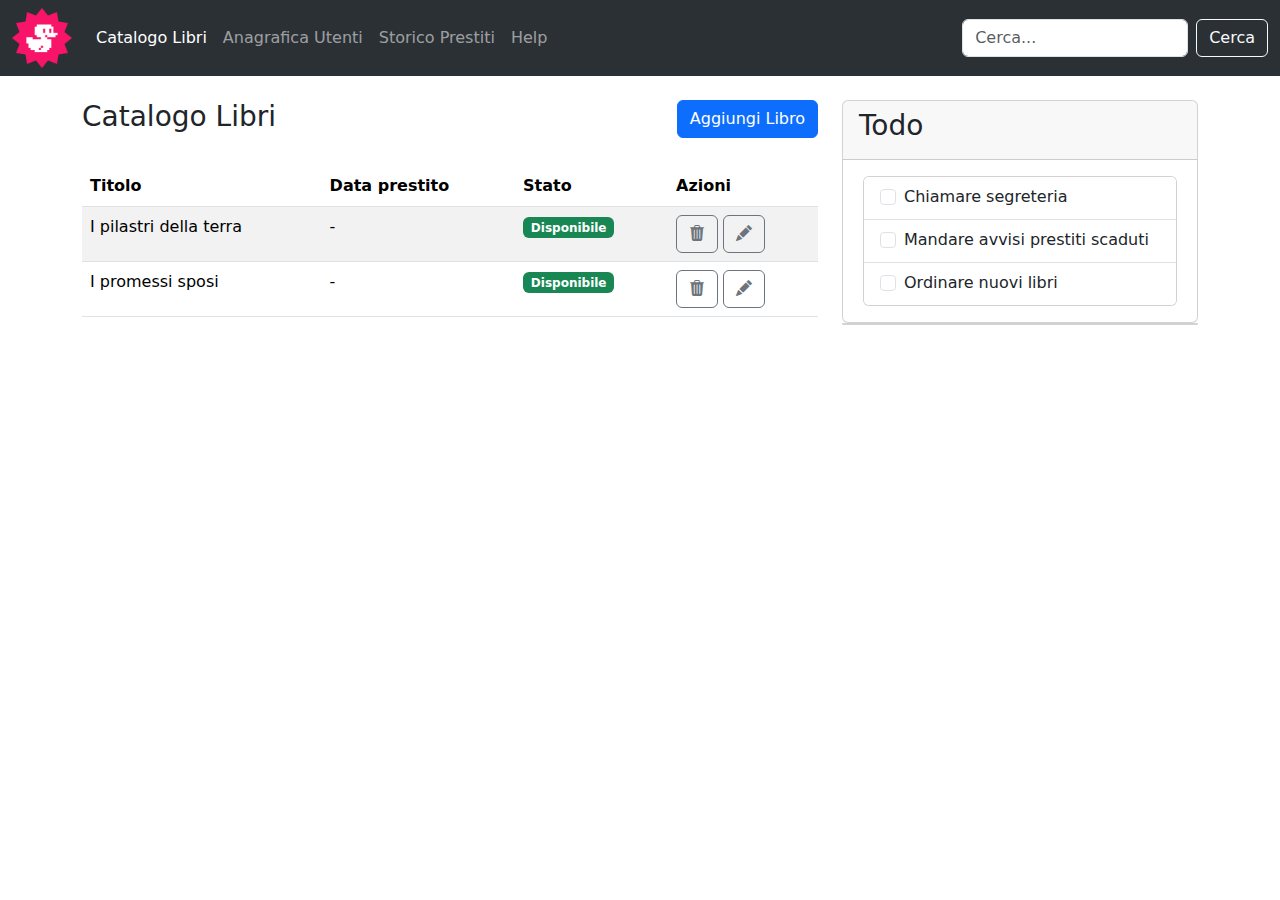
==== index.html @ 0af72ce0 "added todo" ====
<!DOCTYPE html>
<html lang="en">
<head>
    <meta charset="UTF-8">
    <meta name="viewport" content="width=device-width, initial-scale=1.0">
    <title>Document</title>

    <!-- BOOTSTRAP ICONS -->
    <link rel="stylesheet" href="https://cdn.jsdelivr.net/npm/bootstrap-icons@1.11.3/font/bootstrap-icons.min.css">

    <!-- BOOTSTRAP -->
    <link href="https://cdn.jsdelivr.net/npm/bootstrap@5.3.3/dist/css/bootstrap.min.css" rel="stylesheet" integrity="sha384-QWTKZyjpPEjISv5WaRU9OFeRpok6YctnYmDr5pNlyT2bRjXh0JMhjY6hW+ALEwIH" crossorigin="anonymous">

    <!-- CSS -->
    <link rel="stylesheet" href="css/style.css">
</head>

<body>
    <!-- HEADER -->
    <header class="mb-4">
        <nav class="navbar bg-dark navbar-expand-lg bg-body-tertiary py-2" data-bs-theme="dark">
            <div class="container-fluid">
                <div>
                    <a href="#"><img src="img/duck.png" alt="Duck" class="pe-3"></a>
                </div>
                <button class="navbar-toggler" type="button" data-bs-toggle="collapse" data-bs-target="#navbarSupportedContent" aria-controls="navbarSupportedContent" aria-expanded="false" aria-label="Toggle navigation">
                    <span class="navbar-toggler-icon"></span>
                </button>
              <div class="collapse navbar-collapse" id="navbarSupportedContent">
                <ul class="navbar-nav me-auto mb-2 mb-lg-0">
                  <li class="nav-item">
                    <a class="nav-link active" aria-current="page" href="#">Catalogo Libri</a>
                  </li>
                  <li class="nav-item">
                    <a class="nav-link" href="#">Anagrafica Utenti</a>
                  </li>
                  <li class="nav-item">
                    <a class="nav-link" href="#">Storico Prestiti</a>
                  </li>
                  <li class="nav-item">
                    <a class="nav-link" href="#">Help</a>
                  </li>
                </ul>
                <form class="d-flex" role="search">
                  <input class="form-control me-2" type="search" placeholder="Cerca..." aria-label="Search" data-bs-theme="light">
                  <button type="button" class="btn btn-outline-light">Cerca</button>
                </form>
              </div>
            </div>
          </nav>
    </header>

    <main>
        <div class="container">
            <div class="row">
                <div class="col-12 col-lg-8">

                  <!-- CATALOGO E AGGIUNGI LIBRI -->
                  <div class="row mb-4">
                    <div class="col">
                      <h2 class="h3">Catalogo Libri</h2>
                    </div>

                    <div class="col text-end">
                      <a href="#"><button type="button" class="btn btn-primary">Aggiungi Libro</button></a>
                    </div>
                  </div>

                  <!-- TABELLA -->
                  <table class="table table-striped table-hover">
                    <thead>
                      <tr>
                        <th scope="col">Titolo</th>
                        <th scope="col">Data prestito</th>
                        <th scope="col">Stato</th>
                        <th scope="col">Azioni</th>
                      </tr>
                    </thead>
                    <tbody>
                      <tr>
                        <td scope="row">I pilastri della terra</td>
                        <td>-</td>
                        <td><span class="badge text-bg-success">Disponibile</span></td>
                        <td><button type="button" class="btn btn-outline-secondary"><i class="bi bi-trash3-fill"></i></button> <button type="button" class="btn btn-outline-secondary"><i class="bi bi-pencil-fill"></i></button></td>
                      </tr>
                      <tr>
                        <td scope="row">I promessi sposi</td>
                        <td>-</td>
                        <td><span class="badge text-bg-success">Disponibile</span></td>
                        <td><button type="button" class="btn btn-outline-secondary"><i class="bi bi-trash3-fill"></i></button> <button type="button" class="btn btn-outline-secondary"><i class="bi bi-pencil-fill"></i></button></td>
                      </tr>
                    </tbody>
                  </table>
                </div>

                <!-- TODO -->
                <div class="col-12 col-lg-4">

                  <div class="todo card border-grey-400" style="max-width: 100%;">
                    <div class="card-header bg-grey-500 border-grey-400">
                      <h3>Todo</h3>
                    </div>

                    <div class="p-3">
                      <div class="row justify-content-center mx-1">
                        <div class="card p-0" style="width: 100%;">

                          <ul class="list-group list-group-flush">
                            <li class="list-group-item">
                              <div class="form-check">
                                <input class="form-check-input" type="checkbox" value="" id="flexCheckDefault">
                                <label class="form-check-label" for="flexCheckDefault">
                                  Chiamare segreteria
                                </label>
                              </div> 
                            </li>

                            <li class="list-group-item">
                              <div class="form-check">
                                <input class="form-check-input" type="checkbox" value="" id="flexCheckDefault">
                                <label class="form-check-label" for="flexCheckDefault">
                                  Mandare avvisi prestiti scaduti
                                </label>
                              </div> 
                            </li>

                            <li class="list-group-item">
                              <div class="form-check">
                                <input class="form-check-input" type="checkbox" value="" id="flexCheckDefault">
                                <label class="form-check-label" for="flexCheckDefault">
                                  Ordinare nuovi libri
                                </label>
                              </div> 
                            </li>
                          </ul>

                        </div>
                      </div>
                    </div>

                  </div>

                  <!-- F.A.Q. -->
                  <div class="todo card border-grey-400" style="max-width: 100%;">
                    
                  </div>

                </div>


            </div>
        </div>
    </main>

    <script src="https://cdn.jsdelivr.net/npm/bootstrap@5.3.3/dist/js/bootstrap.bundle.min.js" integrity="sha384-YvpcrYf0tY3lHB60NNkmXc5s9fDVZLESaAA55NDzOxhy9GkcIdslK1eN7N6jIeHz" crossorigin="anonymous"></script>
</body>
</html>
---- css/style.css ----
/* HEADER */
header img {
    height: 60px;
}
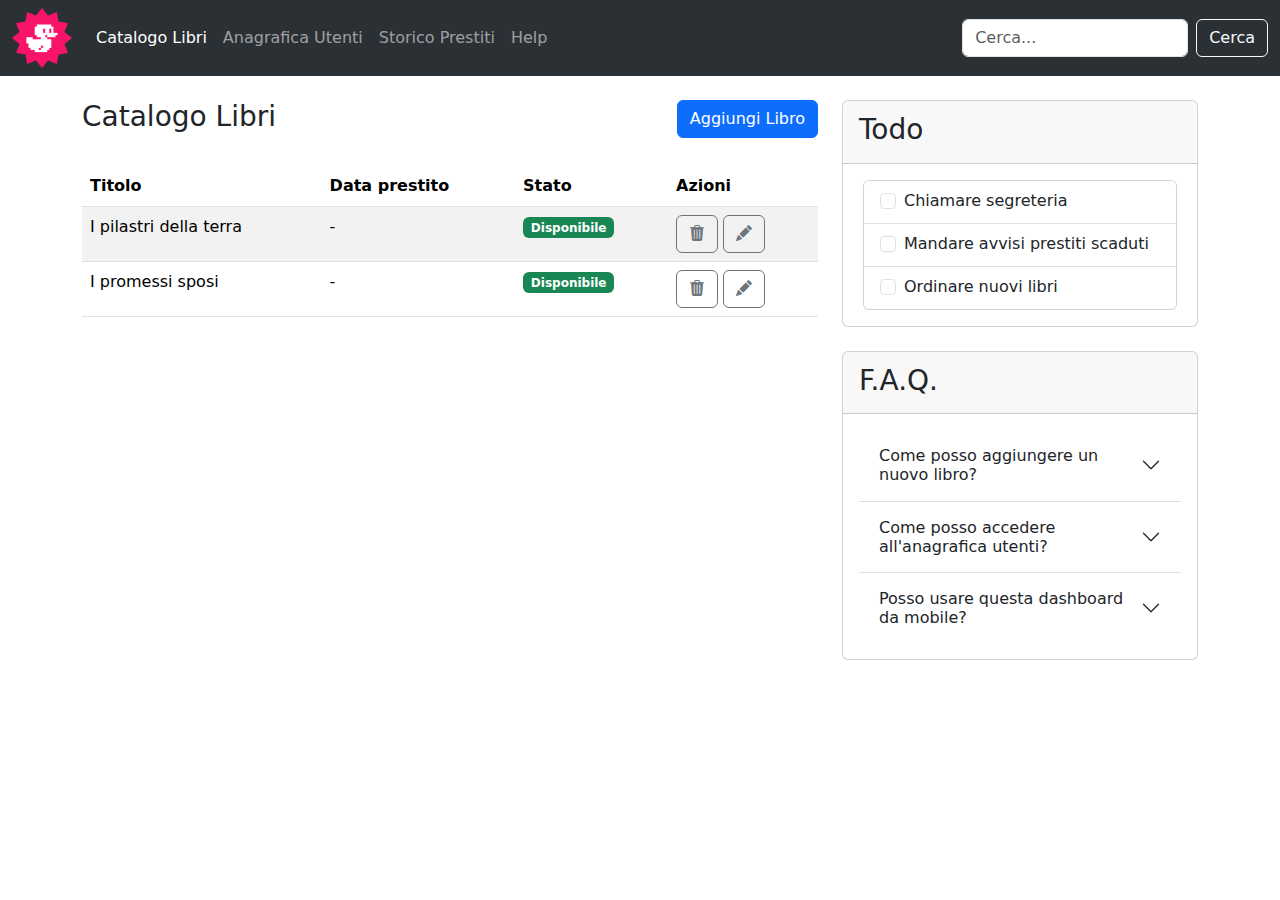
==== commit 9a73c3ae: "added faq" ====
--- a/index.html
+++ b/index.html
@@ -96,9 +96,9 @@
                 <!-- TODO -->
                 <div class="col-12 col-lg-4">
 
-                  <div class="todo card border-grey-400" style="max-width: 100%;">
+                  <div class="card border-grey-400 mb-4" style="max-width: 100%;">
                     <div class="card-header bg-grey-500 border-grey-400">
-                      <h3>Todo</h3>
+                      <h3 class="mt-1">Todo</h3>
                     </div>
 
                     <div class="p-3">
@@ -137,12 +137,52 @@
                         </div>
                       </div>
                     </div>
-
                   </div>
 
                   <!-- F.A.Q. -->
-                  <div class="todo card border-grey-400" style="max-width: 100%;">
-                    
+                  <div class="card border-grey-400" style="max-width: 100%;">
+                    <div class="card-header bg-grey-500 border-grey-400">
+                      <h3 class="mt-1">F.A.Q.</h3>
+                    </div>
+
+                    <div class="p-3">
+                      <div class="accordion accordion-flush" id="accordionFlushExample">
+                        <div class="accordion-item">
+                          <h2 class="accordion-header">
+                            <button class="accordion-button collapsed" type="button" data-bs-toggle="collapse" data-bs-target="#flush-collapseOne" aria-expanded="false" aria-controls="flush-collapseOne">
+                              Come posso aggiungere un nuovo libro?
+                            </button>
+                          </h2>
+                          <div id="flush-collapseOne" class="accordion-collapse collapse" data-bs-parent="#accordionFlushExample">
+                            <div class="accordion-body">Placeholder content for this accordion, which is intended to demonstrate the <code>.accordion-flush</code> class. This is the first item's accordion body.</div>
+                          </div>
+                        </div>
+
+                        <div class="accordion-item">
+                          <h2 class="accordion-header">
+                            <button class="accordion-button collapsed" type="button" data-bs-toggle="collapse" data-bs-target="#flush-collapseTwo" aria-expanded="false" aria-controls="flush-collapseTwo">
+                              Come posso accedere all'anagrafica utenti?
+                            </button>
+                          </h2>
+                          <div id="flush-collapseTwo" class="accordion-collapse collapse" data-bs-parent="#accordionFlushExample">
+                            <div class="accordion-body">Placeholder content for this accordion, which is intended to demonstrate the <code>.accordion-flush</code> class. This is the second item's accordion body. Let's imagine this being filled with some actual content.</div>
+                          </div>
+                        </div>
+
+                        <div class="accordion-item">
+                          <h2 class="accordion-header">
+                            <button class="accordion-button collapsed" type="button" data-bs-toggle="collapse" data-bs-target="#flush-collapseThree" aria-expanded="false" aria-controls="flush-collapseThree">
+                              Posso usare questa dashboard da mobile?
+                            </button>
+                          </h2>
+                          <div id="flush-collapseThree" class="accordion-collapse collapse" data-bs-parent="#accordionFlushExample">
+                            <div class="accordion-body">Placeholder content for this accordion, which is intended to demonstrate the <code>.accordion-flush</code> class. This is the third item's accordion body. Nothing more exciting happening here in terms of content, but just filling up the space to make it look, at least at first glance, a bit more representative of how this would look in a real-world application.</div>
+                          </div>
+                        </div>
+                      </div>
+
+                    </div>
+
                   </div>
 
                 </div>
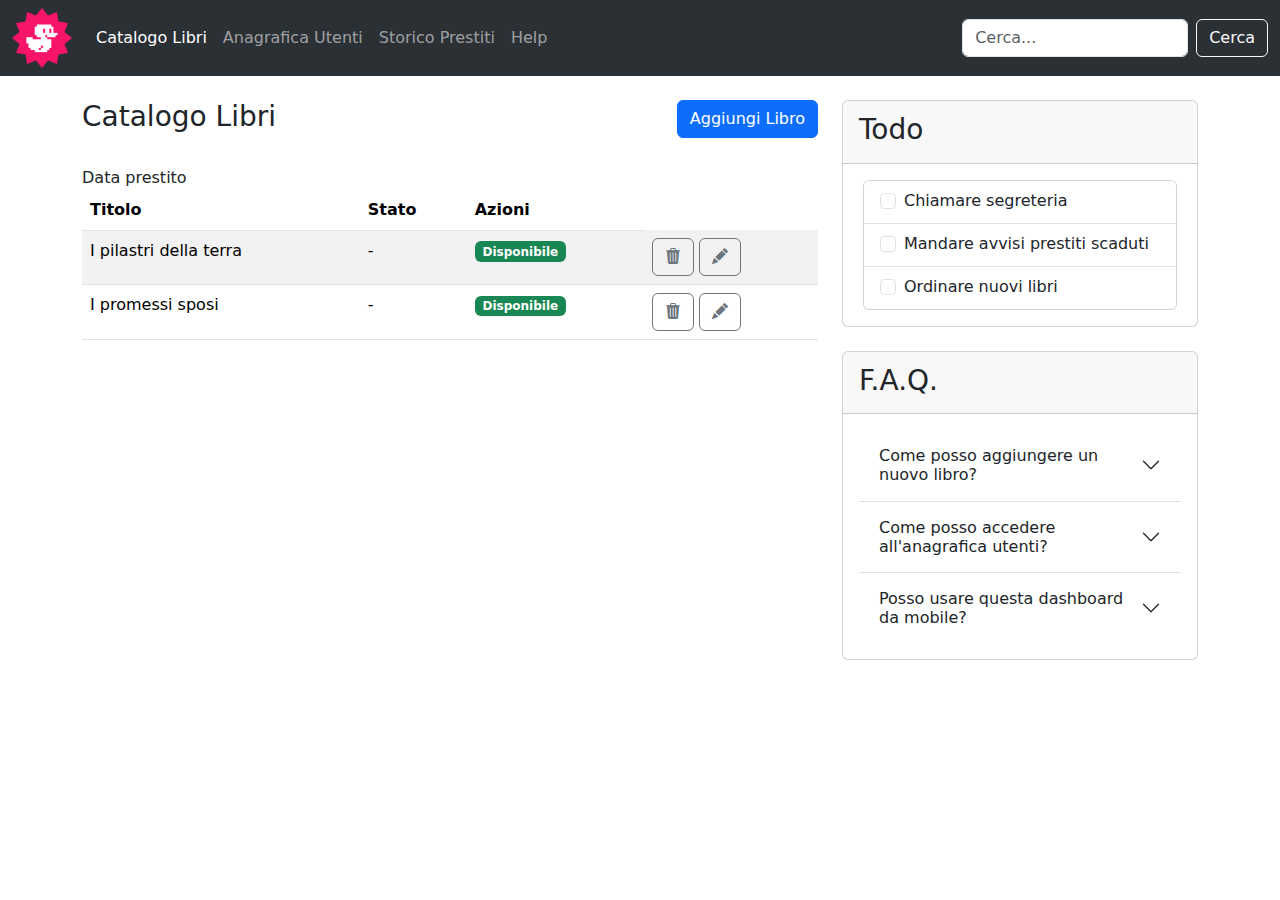
==== commit 79b94c79: "added 2nd page with links" ====
--- a/index.html
+++ b/index.html
@@ -62,7 +62,7 @@
                     </div>
 
                     <div class="col text-end">
-                      <a href="#"><button type="button" class="btn btn-primary">Aggiungi Libro</button></a>
+                      <a href="indexpage2.html"><button type="button" class="btn btn-primary">Aggiungi Libro</button></a>
                     </div>
                   </div>
 
@@ -71,7 +71,7 @@
                     <thead>
                       <tr>
                         <th scope="col">Titolo</th>
-                        <th scope="col">Data prestito</th>
+                        <thscope="col">Data prestito</th>
                         <th scope="col">Stato</th>
                         <th scope="col">Azioni</th>
                       </tr>
@@ -187,11 +187,11 @@
 
                 </div>
 
-
             </div>
         </div>
     </main>
 
     <script src="https://cdn.jsdelivr.net/npm/bootstrap@5.3.3/dist/js/bootstrap.bundle.min.js" integrity="sha384-YvpcrYf0tY3lHB60NNkmXc5s9fDVZLESaAA55NDzOxhy9GkcIdslK1eN7N6jIeHz" crossorigin="anonymous"></script>
 </body>
+
 </html>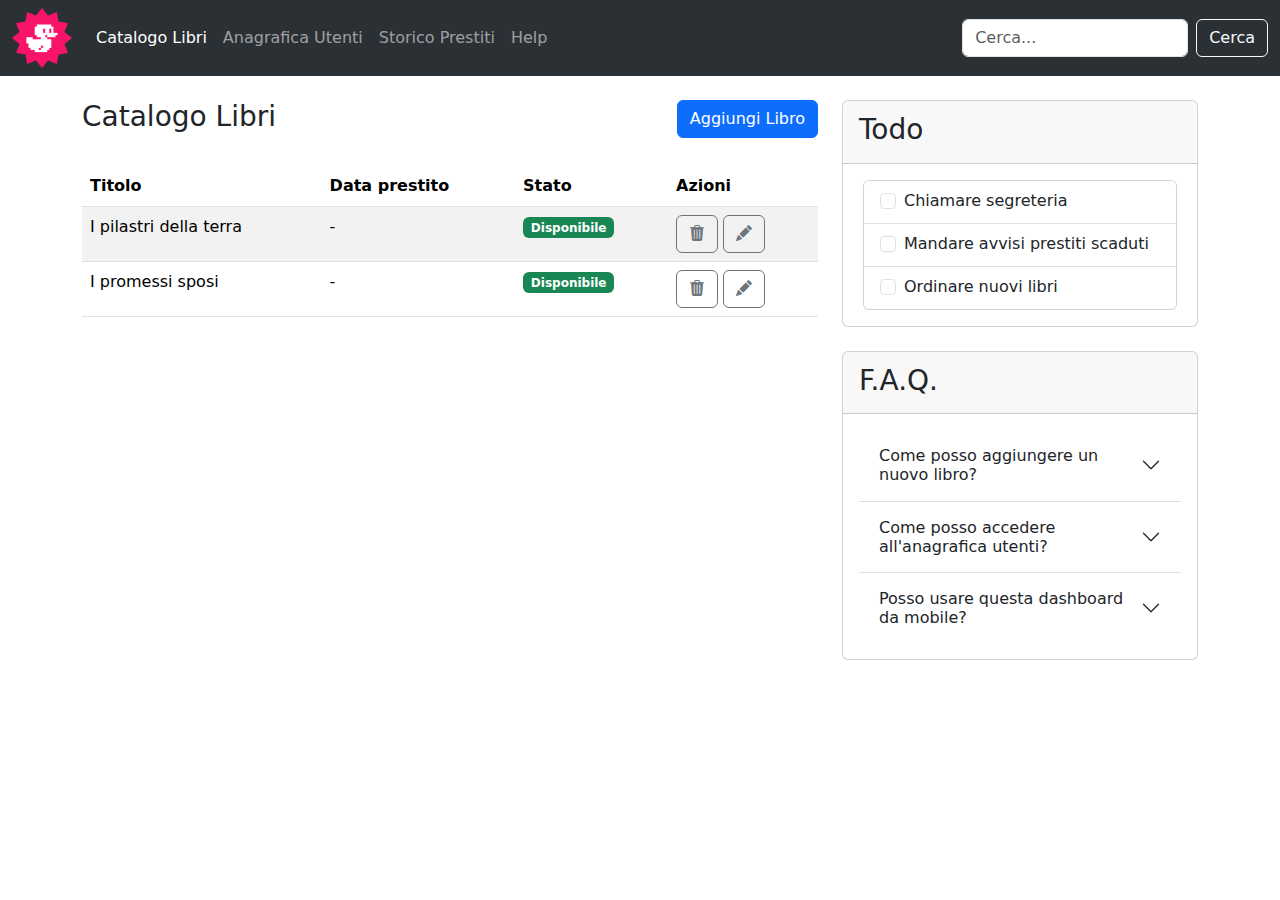
==== commit 77a650e3: "th fix" ====
--- a/index.html
+++ b/index.html
@@ -71,7 +71,7 @@
                     <thead>
                       <tr>
                         <th scope="col">Titolo</th>
-                        <thscope="col">Data prestito</th>
+                        <th scope="col">Data prestito</th>
                         <th scope="col">Stato</th>
                         <th scope="col">Azioni</th>
                       </tr>
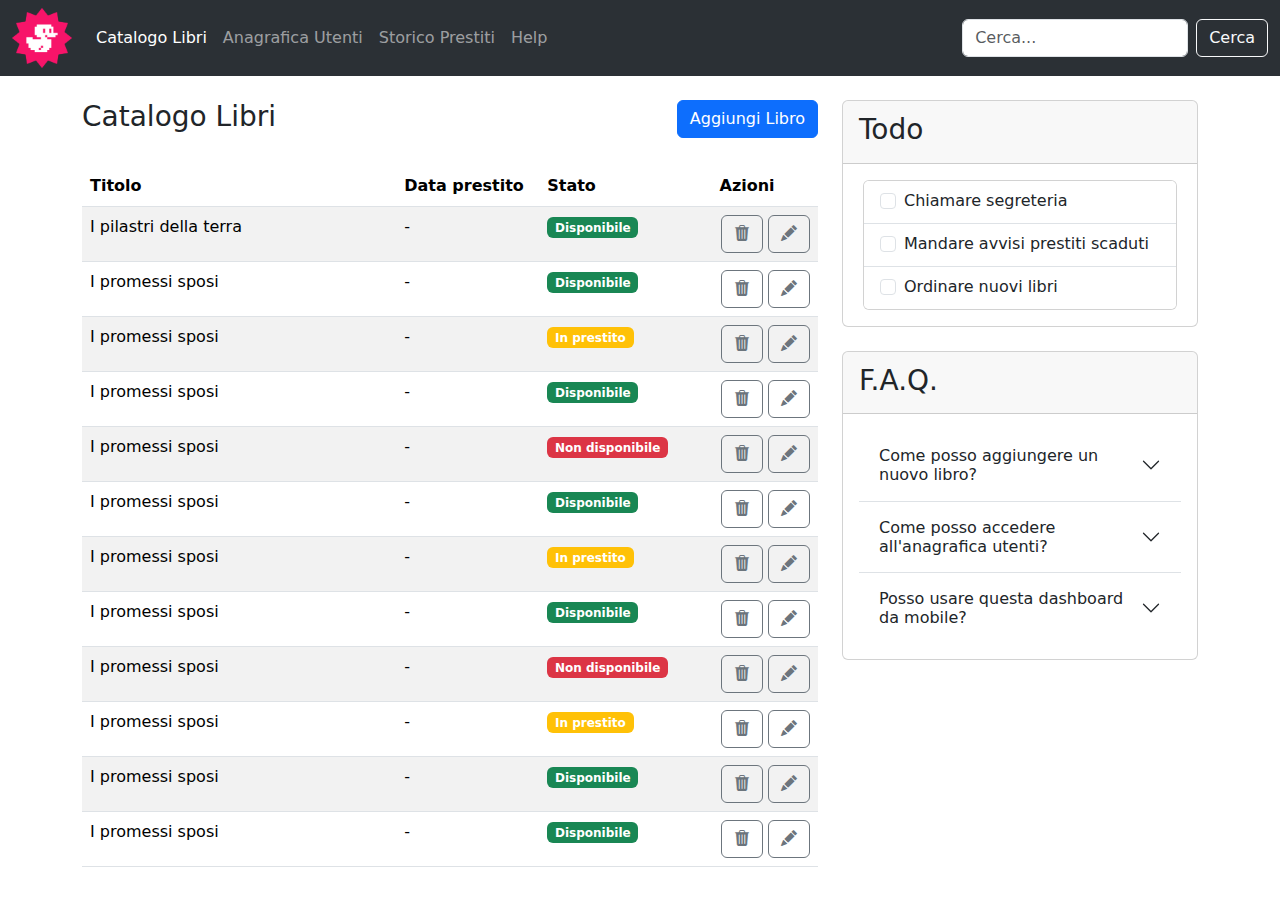
==== commit 37b19a40: "table complete" ====
--- a/index.html
+++ b/index.html
@@ -3,7 +3,7 @@
 <head>
     <meta charset="UTF-8">
     <meta name="viewport" content="width=device-width, initial-scale=1.0">
-    <title>Document</title>
+    <title>Bootstrap Dashboard</title>
 
     <!-- BOOTSTRAP ICONS -->
     <link rel="stylesheet" href="https://cdn.jsdelivr.net/npm/bootstrap-icons@1.11.3/font/bootstrap-icons.min.css">
@@ -70,25 +70,86 @@
                   <table class="table table-striped table-hover">
                     <thead>
                       <tr>
-                        <th scope="col">Titolo</th>
-                        <th scope="col">Data prestito</th>
-                        <th scope="col">Stato</th>
-                        <th scope="col">Azioni</th>
+                        <th scope="col" style="width: 45%;">Titolo</th>
+                        <th class="d-none d-md-table-cell" scope="col" style="width: 20%;">Data prestito</th>
+                        <th scope="col" style="width: 15%;">Stato</th>
+                        <th class="text-center" scope="col" style="width: 20%;">Azioni</th>
                       </tr>
                     </thead>
                     <tbody>
                       <tr>
                         <td scope="row">I pilastri della terra</td>
-                        <td>-</td>
-                        <td><span class="badge text-bg-success">Disponibile</span></td>
-                        <td><button type="button" class="btn btn-outline-secondary"><i class="bi bi-trash3-fill"></i></button> <button type="button" class="btn btn-outline-secondary"><i class="bi bi-pencil-fill"></i></button></td>
-                      </tr>
-                      <tr>
-                        <td scope="row">I promessi sposi</td>
-                        <td>-</td>
-                        <td><span class="badge text-bg-success">Disponibile</span></td>
-                        <td><button type="button" class="btn btn-outline-secondary"><i class="bi bi-trash3-fill"></i></button> <button type="button" class="btn btn-outline-secondary"><i class="bi bi-pencil-fill"></i></button></td>
-                      </tr>
+                        <td class="d-none d-md-table-cell">-</td>
+                        <td><span class="badge text-bg-success">Disponibile</span></td>
+                        <td class="text-end"><button type="button" class="btn btn-outline-secondary"><i class="bi bi-trash3-fill"></i></button> <button type="button" class="btn btn-outline-secondary"><i class="bi bi-pencil-fill"></i></button></td>
+                      </tr>
+                      <tr>
+                        <td scope="row">I promessi sposi</td>
+                        <td class="d-none d-md-table-cell">-</td>
+                        <td><span class="badge text-bg-success">Disponibile</span></td>
+                        <td class="text-end"><button type="button" class="btn btn-outline-secondary"><i class="bi bi-trash3-fill"></i></button> <button type="button" class="btn btn-outline-secondary"><i class="bi bi-pencil-fill"></i></button></td>
+                      </tr>
+                      <tr>
+                        <td scope="row">I promessi sposi</td>
+                        <td class="d-none d-md-table-cell">-</td>
+                        <td><span class="badge text-bg-warning text-white">In prestito</span></td>
+                        <td class="text-end"><button type="button" class="btn btn-outline-secondary"><i class="bi bi-trash3-fill"></i></button> <button type="button" class="btn btn-outline-secondary"><i class="bi bi-pencil-fill"></i></button></td>
+                      </tr>
+                      <tr>
+                        <td scope="row">I promessi sposi</td>
+                        <td class="d-none d-md-table-cell">-</td>
+                        <td><span class="badge text-bg-success">Disponibile</span></td>
+                        <td class="text-end"><button type="button" class="btn btn-outline-secondary"><i class="bi bi-trash3-fill"></i></button> <button type="button" class="btn btn-outline-secondary"><i class="bi bi-pencil-fill"></i></button></td>
+                      </tr>
+                      <tr>
+                        <td scope="row">I promessi sposi</td>
+                        <td class="d-none d-md-table-cell">-</td>
+                        <td><span class="badge text-bg-danger">Non disponibile</span></td>
+                        <td class="text-end"><button type="button" class="btn btn-outline-secondary"><i class="bi bi-trash3-fill"></i></button> <button type="button" class="btn btn-outline-secondary"><i class="bi bi-pencil-fill"></i></button></td>
+                      </tr>
+                      <tr>
+                        <td scope="row">I promessi sposi</td>
+                        <td class="d-none d-md-table-cell">-</td>
+                        <td><span class="badge text-bg-success">Disponibile</span></td>
+                        <td class="text-end"><button type="button" class="btn btn-outline-secondary"><i class="bi bi-trash3-fill"></i></button> <button type="button" class="btn btn-outline-secondary"><i class="bi bi-pencil-fill"></i></button></td>
+                      </tr>
+                      <tr>
+                        <td scope="row">I promessi sposi</td>
+                        <td class="d-none d-md-table-cell">-</td>
+                        <td><span class="badge text-bg-warning text-white">In prestito</span></td>
+                        <td class="text-end"><button type="button" class="btn btn-outline-secondary"><i class="bi bi-trash3-fill"></i></button> <button type="button" class="btn btn-outline-secondary"><i class="bi bi-pencil-fill"></i></button></td>
+                      </tr>
+                      <tr>
+                        <td scope="row">I promessi sposi</td>
+                        <td class="d-none d-md-table-cell">-</td>
+                        <td><span class="badge text-bg-success">Disponibile</span></td>
+                        <td class="text-end"><button type="button" class="btn btn-outline-secondary"><i class="bi bi-trash3-fill"></i></button> <button type="button" class="btn btn-outline-secondary"><i class="bi bi-pencil-fill"></i></button></td>
+                      </tr>
+                      <tr>
+                        <td scope="row">I promessi sposi</td>
+                        <td class="d-none d-md-table-cell">-</td>
+                        <td><span class="badge text-bg-danger">Non disponibile</span></td>
+                        <td class="text-end"><button type="button" class="btn btn-outline-secondary"><i class="bi bi-trash3-fill"></i></button> <button type="button" class="btn btn-outline-secondary"><i class="bi bi-pencil-fill"></i></button></td>
+                      </tr>
+                      <tr>
+                        <td scope="row">I promessi sposi</td>
+                        <td class="d-none d-md-table-cell">-</td>
+                        <td><span class="badge text-bg-warning text-white">In prestito</span></td>
+                        <td class="text-end"><button type="button" class="btn btn-outline-secondary"><i class="bi bi-trash3-fill"></i></button> <button type="button" class="btn btn-outline-secondary"><i class="bi bi-pencil-fill"></i></button></td>
+                      </tr>
+                      <tr>
+                        <td scope="row">I promessi sposi</td>
+                        <td class="d-none d-md-table-cell">-</td>
+                        <td><span class="badge text-bg-success">Disponibile</span></td>
+                        <td class="text-end"><button type="button" class="btn btn-outline-secondary"><i class="bi bi-trash3-fill"></i></button> <button type="button" class="btn btn-outline-secondary"><i class="bi bi-pencil-fill"></i></button></td>
+                      </tr>
+                      <tr>
+                        <td scope="row">I promessi sposi</td>
+                        <td class="d-none d-md-table-cell">-</td>
+                        <td><span class="badge text-bg-success">Disponibile</span></td>
+                        <td class="text-end"><button type="button" class="btn btn-outline-secondary"><i class="bi bi-trash3-fill"></i></button> <button type="button" class="btn btn-outline-secondary"><i class="bi bi-pencil-fill"></i></button></td>
+                      </tr>
+
                     </tbody>
                   </table>
                 </div>
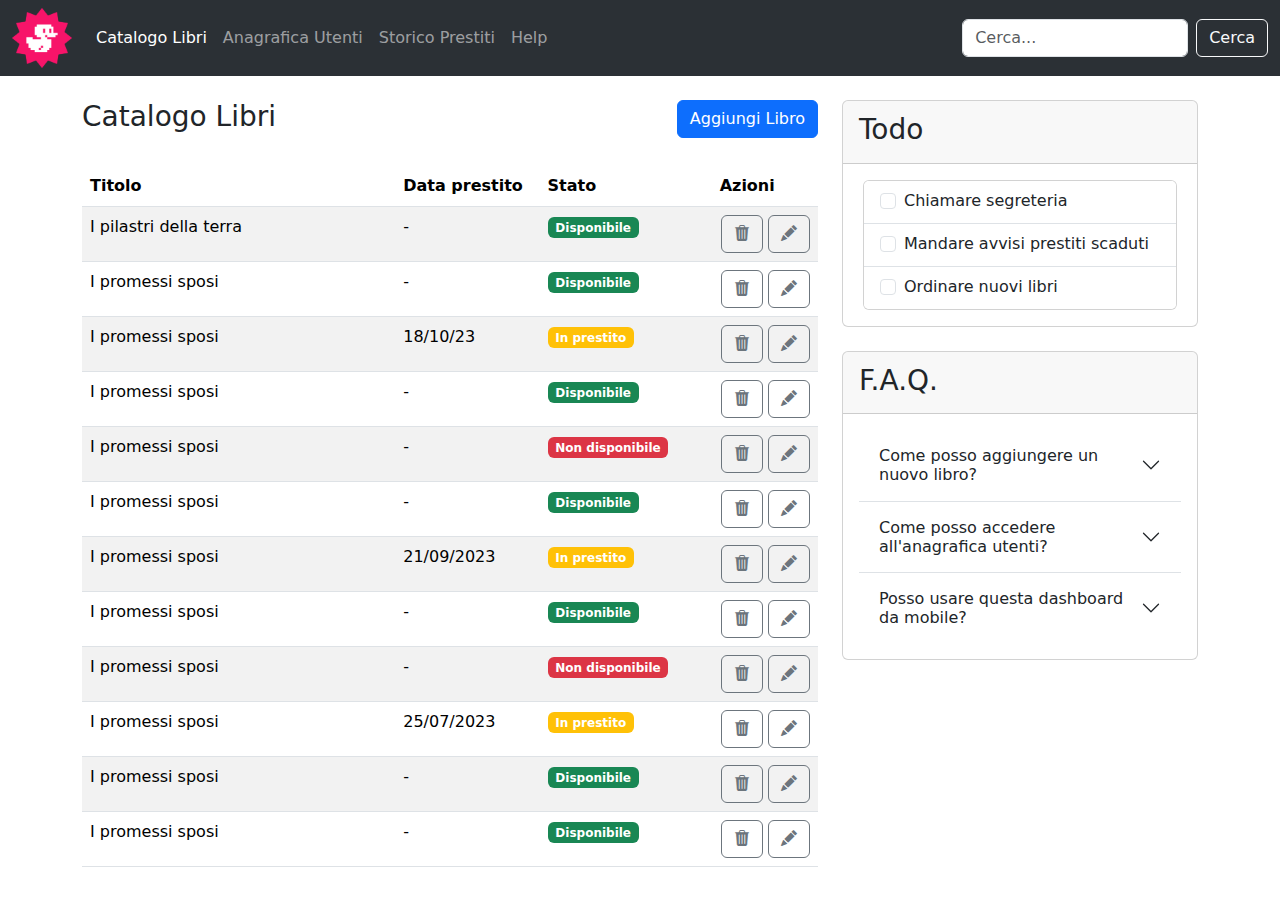
==== commit 48185e26: "fixed data cells table" ====
--- a/index.html
+++ b/index.html
@@ -91,7 +91,7 @@
                       </tr>
                       <tr>
                         <td scope="row">I promessi sposi</td>
-                        <td class="d-none d-md-table-cell">-</td>
+                        <td class="d-none d-md-table-cell"><time datetime="10/18/2023">18/10/23</time></td>
                         <td><span class="badge text-bg-warning text-white">In prestito</span></td>
                         <td class="text-end"><button type="button" class="btn btn-outline-secondary"><i class="bi bi-trash3-fill"></i></button> <button type="button" class="btn btn-outline-secondary"><i class="bi bi-pencil-fill"></i></button></td>
                       </tr>
@@ -115,7 +115,7 @@
                       </tr>
                       <tr>
                         <td scope="row">I promessi sposi</td>
-                        <td class="d-none d-md-table-cell">-</td>
+                        <td class="d-none d-md-table-cell"><time datetime="09/21/2023">21/09/2023</time></td>
                         <td><span class="badge text-bg-warning text-white">In prestito</span></td>
                         <td class="text-end"><button type="button" class="btn btn-outline-secondary"><i class="bi bi-trash3-fill"></i></button> <button type="button" class="btn btn-outline-secondary"><i class="bi bi-pencil-fill"></i></button></td>
                       </tr>
@@ -133,7 +133,7 @@
                       </tr>
                       <tr>
                         <td scope="row">I promessi sposi</td>
-                        <td class="d-none d-md-table-cell">-</td>
+                        <td class="d-none d-md-table-cell"><time datetime="07/25/2023">25/07/2023</time></td>
                         <td><span class="badge text-bg-warning text-white">In prestito</span></td>
                         <td class="text-end"><button type="button" class="btn btn-outline-secondary"><i class="bi bi-trash3-fill"></i></button> <button type="button" class="btn btn-outline-secondary"><i class="bi bi-pencil-fill"></i></button></td>
                       </tr>
@@ -215,7 +215,7 @@
                             </button>
                           </h2>
                           <div id="flush-collapseOne" class="accordion-collapse collapse" data-bs-parent="#accordionFlushExample">
-                            <div class="accordion-body">Placeholder content for this accordion, which is intended to demonstrate the <code>.accordion-flush</code> class. This is the first item's accordion body.</div>
+                            <div class="accordion-body">Clicca sul pulsante "Aggiungi Libro" in alto a destra.</div>
                           </div>
                         </div>
 
@@ -226,7 +226,7 @@
                             </button>
                           </h2>
                           <div id="flush-collapseTwo" class="accordion-collapse collapse" data-bs-parent="#accordionFlushExample">
-                            <div class="accordion-body">Placeholder content for this accordion, which is intended to demonstrate the <code>.accordion-flush</code> class. This is the second item's accordion body. Let's imagine this being filled with some actual content.</div>
+                            <div class="accordion-body">Clicca sulla voce di menu "Anagrafica utenti" in alto a sinistra.</div>
                           </div>
                         </div>
 
@@ -237,7 +237,7 @@
                             </button>
                           </h2>
                           <div id="flush-collapseThree" class="accordion-collapse collapse" data-bs-parent="#accordionFlushExample">
-                            <div class="accordion-body">Placeholder content for this accordion, which is intended to demonstrate the <code>.accordion-flush</code> class. This is the third item's accordion body. Nothing more exciting happening here in terms of content, but just filling up the space to make it look, at least at first glance, a bit more representative of how this would look in a real-world application.</div>
+                            <div class="accordion-body">Certamente.</div>
                           </div>
                         </div>
                       </div>
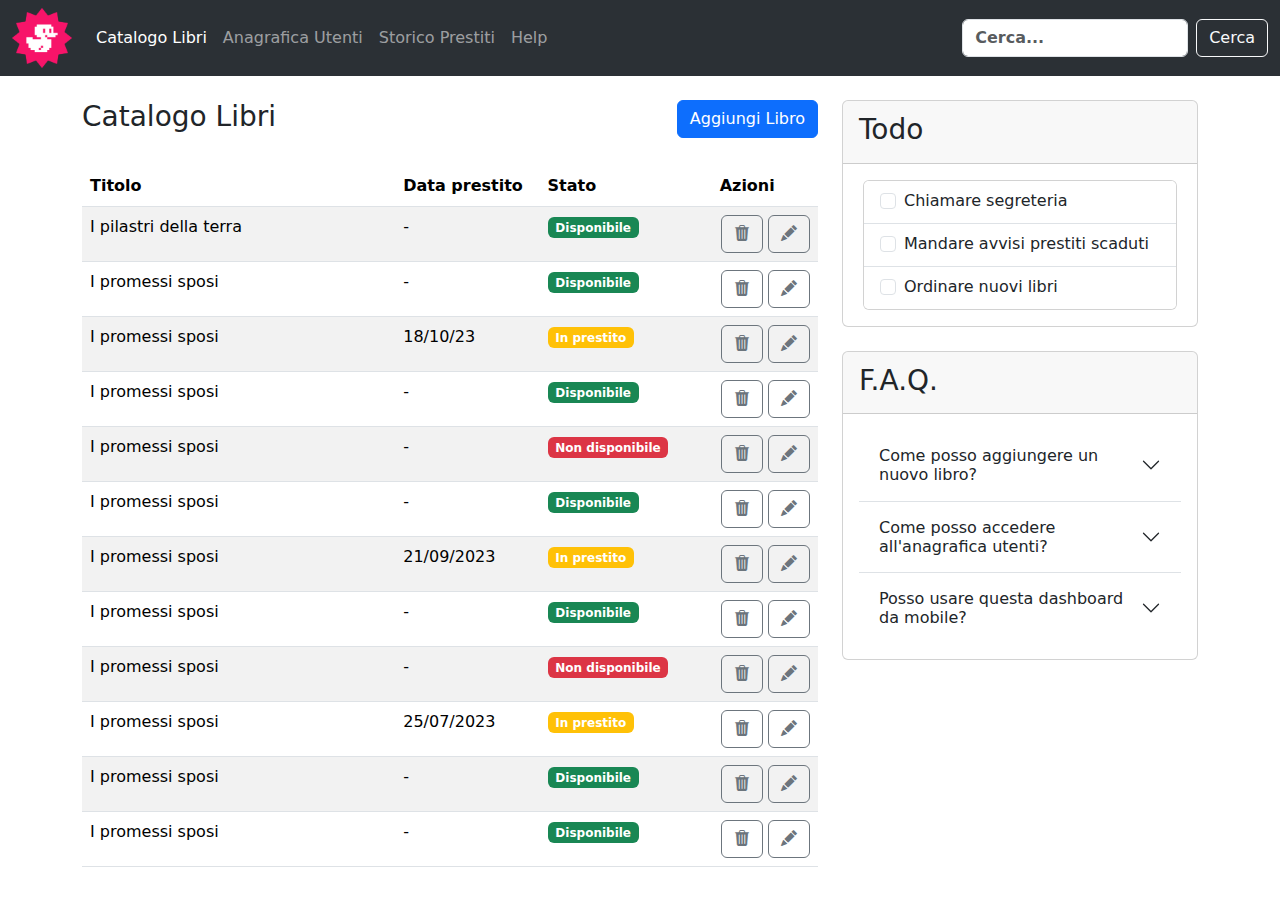
==== commit 06840a28: "page 2 input number fix" ====
--- a/index.html
+++ b/index.html
@@ -62,7 +62,7 @@
                     </div>
 
                     <div class="col text-end">
-                      <a href="indexpage2.html"><button type="button" class="btn btn-primary">Aggiungi Libro</button></a>
+                      <a href="indexpage2.html" class="btn btn-primary">Aggiungi Libro</a>
                     </div>
                   </div>
 
--- a/css/style.css
+++ b/css/style.css
@@ -2,3 +2,14 @@
 header img {
     height: 60px;
 }
+
+/* PAGE 2 */
+form ::placeholder,
+.genre {
+    font-weight: 600;
+}
+
+textarea {
+    resize: none;
+}
+
